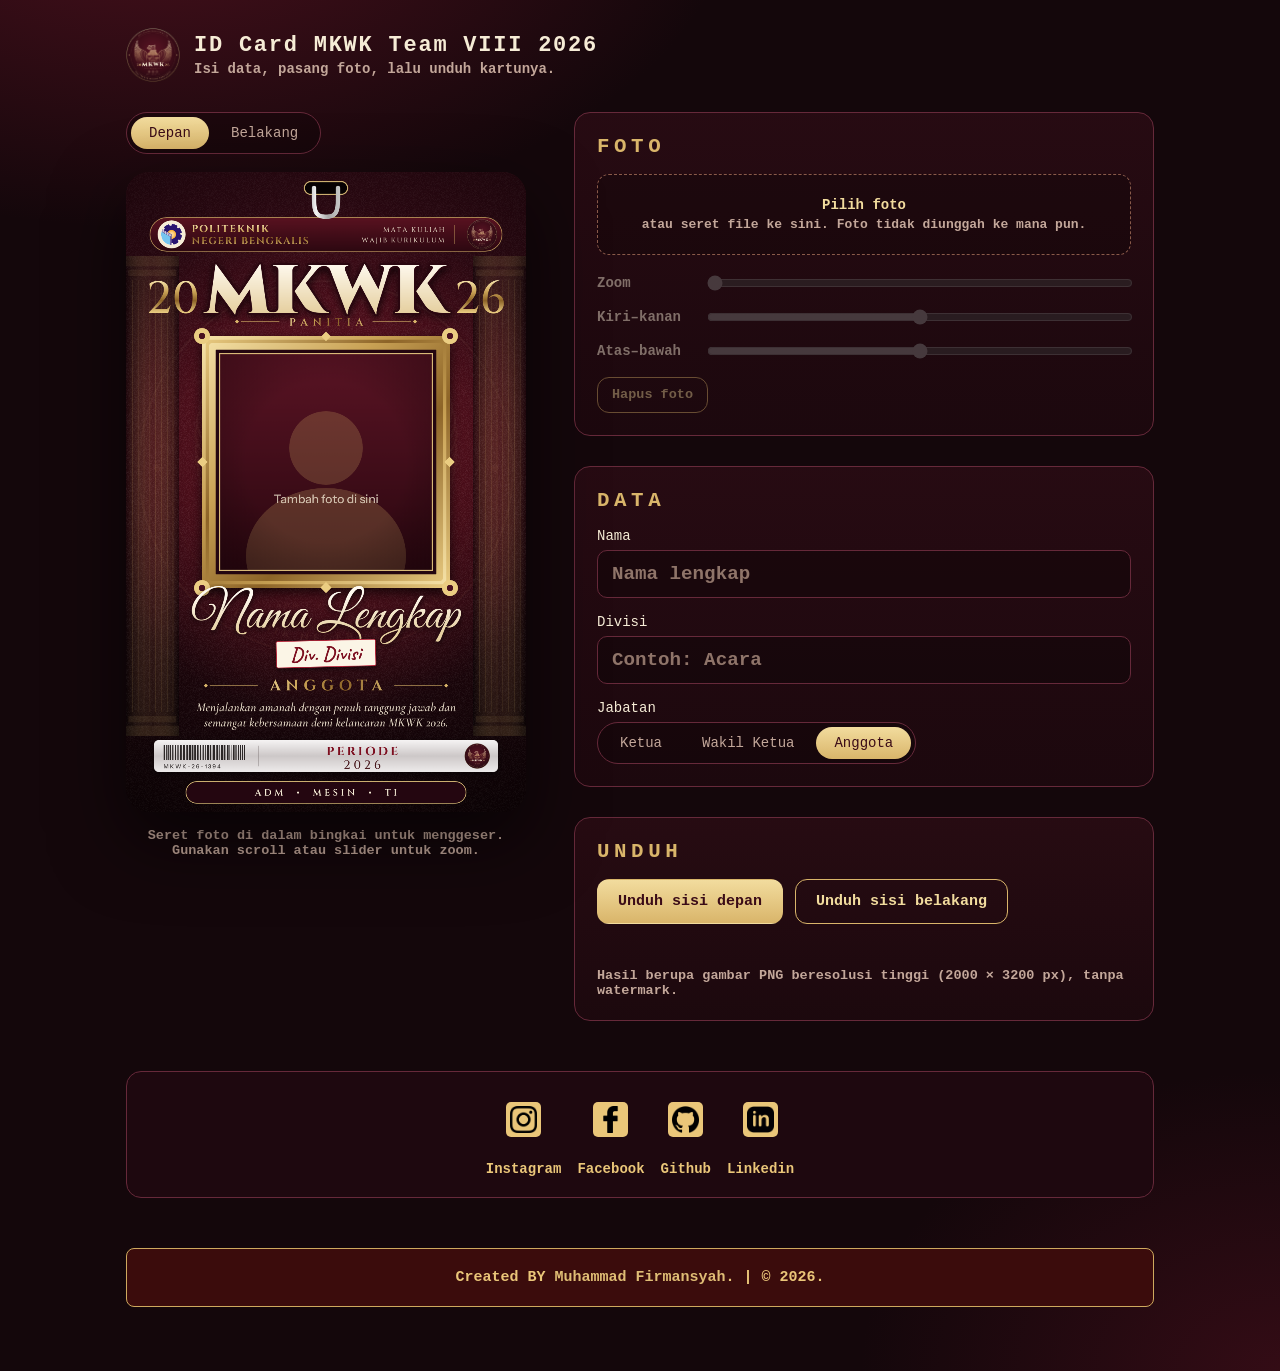
==== index.html @ e264c273 "Update" ====
<!doctype html>
<html lang="id">
<head>
<meta charset="utf-8">
<meta name="viewport" content="width=device-width, initial-scale=1, viewport-fit=cover">
<title>ID Card MKWK 2026</title>
<link rel="preconnect" href="https://fonts.googleapis.com">
<link rel="preconnect" href="https://fonts.gstatic.com" crossorigin>
<link href="https://fonts.googleapis.com/css2?family=Cinzel:wght@500;600;700;900&family=Cormorant+Garamond:ital,wght@1,500;1,600&family=Caveat:wght@600;700&family=Great+Vibes&family=Instrument+Sans:wght@400;500;600&display=swap" rel="stylesheet">
<link rel="stylesheet" href="style.css">
<link rel="icon" type="image/x-icon" href="/assets/superMario.png">
<style>
/* Layout: kartu di kiri (sticky), form di kanan. Di layar sempit kartu di atas, form di bawah. */

</style>
</head>
<body>
<div class="shell">
  <header class="top">
    <img id="topLogo" alt="" width="54" height="54">
    <div>
      <h1>ID Card MKWK Team VIII 2026</h1>
      <p>Isi data, pasang foto, lalu unduh kartunya.</p>
    </div>
  </header>

  <div class="grid">
    <section class="stage" aria-label="Pratinjau kartu">
      <div class="seg" role="radiogroup" aria-label="Sisi kartu">
        <input type="radio" name="side" id="sideFront" value="front" checked><label for="sideFront">Depan</label>
        <input type="radio" name="side" id="sideBack" value="back"><label for="sideBack">Belakang</label>
      </div>
      <div class="cardwrap">
        <canvas id="card" width="1000" height="1600" role="img" aria-label="Pratinjau ID card MKWK 2026"></canvas>
        <div class="hit" id="hit" tabindex="0" role="button" aria-label="Area foto. Tekan untuk memilih foto, seret untuk menggeser."></div>
      </div>
      <p class="hint" id="hint">Seret foto di dalam bingkai untuk menggeser. Gunakan scroll atau slider untuk zoom.</p>
    </section>

    <section class="panel">
      <div class="group">
        <h2>Foto</h2>
        <input type="file" id="photo" accept="image/*" hidden>
        <button type="button" class="drop" id="drop">
          <b id="dropTitle">Pilih foto</b>
          <span id="dropSub">atau seret file ke sini. Foto tidak diunggah ke mana pun.</span>
        </button>
        <div class="sliders">
          <label class="sl" id="slZoom" aria-disabled="true">Zoom <input type="range" id="zoom" min="1" max="3" step="0.01" value="1" disabled></label>
          <label class="sl" id="slX" aria-disabled="true">Kiri–kanan <input type="range" id="panX" min="-1" max="1" step="0.01" value="0" disabled></label>
          <label class="sl" id="slY" aria-disabled="true">Atas–bawah <input type="range" id="panY" min="-1" max="1" step="0.01" value="0" disabled></label>
        </div>
        <div class="row" style="margin-top:16px">
          <button type="button" class="btn small" id="removePhoto" disabled>Hapus foto</button>
        </div>
      </div>

      <div class="group">
        <h2>Data</h2>
        <div class="field">
          <label for="name">Nama</label>
          <input type="text" id="name" maxlength="40" placeholder="Nama lengkap" autocomplete="off">
        </div>
        <div class="field">
          <label for="division">Divisi</label>
          <input type="text" id="division" maxlength="28" placeholder="Contoh: Acara" list="divList" autocomplete="off">
          <datalist id="divList">
            <option value="Acara"><option value="Humas"><option value="Dokumentasi"><option value="Perlengkapan">
            <option value="Konsumsi"><option value="Keamanan"><option value="Publikasi"><option value="Sekretariat">
          </datalist>
        </div>
        <div class="field">
          <span class="lab" id="roleLab">Jabatan</span>
          <div class="seg" role="radiogroup" aria-labelledby="roleLab" style="align-self:flex-start;flex-wrap:wrap">
            <input type="radio" name="role" id="r1" value="Ketua"><label for="r1">Ketua</label>
            <input type="radio" name="role" id="r2" value="Wakil Ketua"><label for="r2">Wakil Ketua</label>
            <input type="radio" name="role" id="r3" value="Anggota" checked><label for="r3">Anggota</label>
          </div>
        </div>
      </div>

      <div class="group">
        <h2>Unduh</h2>
        <div class="row">
          <button type="button" class="btn primary" id="dlFront">Unduh sisi depan</button>
          <button type="button" class="btn" id="dlBack">Unduh sisi belakang</button>
        </div>
        <p id="status" role="status"></p>
        <p class="note">Hasil berupa gambar PNG beresolusi tinggi (2000 × 3200 px), tanpa watermark.</p>
      </div>
    </section>
  </div>
       <!-- Footer -->
    <footer class="footer w-full bottom-0 bg-yellow-500 text-black font-bold mt-16 p-1 h-[11rem] justify-end content-center items-center flex flex-col">
        <div class="flex social-parent justify-center gap-5 px-2 py-1">
            <a class="footer-social" target="blank" href="https://www.instagram.com/mhd_firmansyhh?vrfl=cms0Nm1seHFuNHV4">
                <img class="footer-img" src="assets/instagram.png" alt="">
                <p>Instagram</p>
            </a>
            <a class="footer-social" target="blank" href="https://www.facebook.com/profile.php?id=100080356868143">
                <img class="footer-img" src="assets/facebook.png" alt="">
                <p>Facebook</p>
            </a>
            <a class="footer-social" target="blank" href="https://github.com/MhdFirmanSyah">
                <img class="footer-img" src="assets/githubM.png" alt="">
                <p>Github</p>
            </a>
            <a class="footer-social" target="blank" href="https://www.linkedin.com/in/mhdfirmansyah748">
                <img class="footer-img" src="assets/linkedin.png" alt="">
                <p>Linkedin</p>
            </a>
        </div>
        <div class="creditName bottom-0 text-center p-1 ">
            <p class="border-solid border-[1px] border-black p-1 px-2">Created BY <a target="blank" class="text-blue-950" href="https://mhdfirmansyah.github.io/">Muhammad Firmansyah</a>. | &copy; 2026.</p>
        </div>
    </footer>
</div>
<!-- <script src="script"></script> -->
 <script>
(function(){
'use strict';
var W=1000,H=1600;
var WIN={x:234,y:454,w:532,h:542};
var LOGO={mkwk:new Image(),pol:new Image()};
var LOGO_MKWK='[data-uri]';
var LOGO_POL='[data-uri]';

var state={side:'front',name:'',division:'',role:'Anggota',img:null,zoom:1,fx:0,fy:0.45};

var $=function(id){return document.getElementById(id)};
var canvas=$('card'),ctx=canvas.getContext('2d');

/* ---------- helpers ---------- */
function rr(c,x,y,w,h,r){
  r=Math.min(r,w/2,h/2);
  c.beginPath();c.moveTo(x+r,y);c.arcTo(x+w,y,x+w,y+h,r);c.arcTo(x+w,y+h,x,y+h,r);c.arcTo(x,y+h,x,y,r);c.arcTo(x,y,x+w,y,r);c.closePath();
}
function gold(c,x0,y0,x1,y1){
  var g=c.createLinearGradient(x0,y0,x1,y1);
  g.addColorStop(0,'#f6e3a9');g.addColorStop(.35,'#c9a255');g.addColorStop(.62,'#8d6428');g.addColorStop(1,'#ebcd82');
  return g;
}
function cream(c,y0,y1){
  var g=c.createLinearGradient(0,y0,0,y1);
  g.addColorStop(0,'#fffaf0');g.addColorStop(1,'#e6d0a0');return g;
}
function spaced(c,text,x,y,sp,align){
  var chars=Array.from(text);
  var ws=chars.map(function(ch){return c.measureText(ch).width});
  var total=ws.reduce(function(a,b){return a+b},0)+sp*Math.max(chars.length-1,0);
  var cx=align==='center'?x-total/2:(align==='right'?x-total:x);
  c.textAlign='left';
  chars.forEach(function(ch,i){c.fillText(ch,cx,y);cx+=ws[i]+sp});
  return total;
}
function spacedWidth(c,text,sp){
  var chars=Array.from(text);
  return chars.reduce(function(a,ch){return a+c.measureText(ch).width},0)+sp*Math.max(chars.length-1,0);
}
function fit(c,text,fontFn,size,maxW,minSize){
  c.font=fontFn(size);
  while(c.measureText(text).width>maxW&&size>(minSize||20)){size-=2;c.font=fontFn(size)}
  return size;
}
function diamond(c,x,y,r){c.beginPath();c.moveTo(x,y-r);c.lineTo(x+r,y);c.lineTo(x,y+r);c.lineTo(x-r,y);c.closePath();c.fill()}
function ready(img){return img.complete&&img.naturalWidth>0}
function hash(str){var h=2166136261;for(var i=0;i<str.length;i++){h^=str.charCodeAt(i);h=Math.imul(h,16777619)}return h>>>0}
function rng(seed){return function(){seed|=0;seed=seed+0x6D2B79F5|0;var t=Math.imul(seed^seed>>>15,1|seed);t=t+Math.imul(t^t>>>7,61|t)^t;return((t^t>>>14)>>>0)/4294967296}}

var grain=null;
function getGrain(){
  if(grain)return grain;
  var g=document.createElement('canvas');g.width=g.height=256;
  var gc=g.getContext('2d'),d=gc.createImageData(256,256),r=rng(7);
  for(var i=0;i<d.data.length;i+=4){var v=r()>.5?255:0;d.data[i]=d.data[i+1]=d.data[i+2]=v;d.data[i+3]=r()*22}
  gc.putImageData(d,0,0);
  grain=ctx.createPattern(g,'repeat');return grain;
}

/* ---------- background ---------- */
function background(c,withPillars,withMark){
  var g=c.createLinearGradient(0,0,0,H);
  g.addColorStop(0,'#3b0b18');g.addColorStop(.5,'#2a0710');g.addColorStop(1,'#150408');
  c.fillStyle=g;c.fillRect(0,0,W,H);
  var rg=c.createRadialGradient(500,720,40,500,720,640);
  rg.addColorStop(0,'rgba(160,32,50,.6)');rg.addColorStop(1,'rgba(160,32,50,0)');
  c.fillStyle=rg;c.fillRect(0,0,W,H);
  if(withMark&&ready(LOGO.mkwk)){c.globalAlpha=.05;c.drawImage(LOGO.mkwk,20,260,960,960);c.globalAlpha=1}
  if(withPillars){pillar(c,0);pillar(c,W-132)}
  var gp=getGrain();c.fillStyle=gp;c.fillRect(0,0,W,H);
  var vg=c.createRadialGradient(500,800,420,500,800,1050);
  vg.addColorStop(0,'rgba(0,0,0,0)');vg.addColorStop(1,'rgba(0,0,0,.6)');
  c.fillStyle=vg;c.fillRect(0,0,W,H);
}
function pillar(c,x0){
  var y0=210,y1=1410,w=132;
  var g=c.createLinearGradient(x0,0,x0+w,0);
  g.addColorStop(0,'rgba(0,0,0,.45)');g.addColorStop(.5,'rgba(230,180,110,.10)');g.addColorStop(1,'rgba(0,0,0,.45)');
  c.fillStyle=g;c.fillRect(x0,y0,w,y1-y0);
  c.strokeStyle='rgba(217,181,106,.16)';c.lineWidth=2;
  for(var i=0;i<8;i++){var x=x0+16+i*14.5;c.beginPath();c.moveTo(x,y0+60);c.lineTo(x,y1-60);c.stroke()}
  c.fillStyle='rgba(217,181,106,.12)';
  c.fillRect(x0,y0,w,26);c.fillRect(x0+6,y0+34,w-12,16);
  c.fillRect(x0,y1-26,w,26);c.fillRect(x0+6,y1-50,w-12,16);
}

/* ---------- lanyard slot ---------- */
function hook(c){
  c.save();
  rr(c,446,24,108,32,16);
  c.fillStyle='#07010280'.slice(0,7);c.fill();
  c.lineWidth=3;c.strokeStyle='rgba(235,205,130,.85)';c.stroke();
  var g=c.createLinearGradient(440,0,560,0);
  g.addColorStop(0,'#8c8c8c');g.addColorStop(.3,'#f4f4f4');g.addColorStop(.55,'#a9a9a9');g.addColorStop(1,'#e3e3e3');
  c.strokeStyle=g;c.lineWidth=11;c.lineCap='round';
  c.beginPath();c.moveTo(470,40);c.bezierCurveTo(470,92,468,112,500,112);c.bezierCurveTo(532,112,530,92,530,40);c.stroke();
  c.restore();
}

/* ---------- FRONT ---------- */
function drawFront(c,forExport){
  background(c,true,true);

  // header pill
  rr(c,60,114,880,84,42);
  var pg=c.createLinearGradient(0,114,0,198);pg.addColorStop(0,'#591220');pg.addColorStop(1,'#2d0811');
  c.fillStyle=pg;c.fill();c.lineWidth=2;c.strokeStyle='rgba(217,181,106,.7)';c.stroke();
  c.fillStyle='#f6ecd6';c.beginPath();c.arc(114,156,35,0,7);c.fill();
  if(ready(LOGO.pol))c.drawImage(LOGO.pol,114-27,156-27,54,54);
  c.fillStyle=gold(c,160,130,160,190);c.textBaseline='alphabetic';
  c.font='700 25px Cinzel,Georgia,serif';
  spaced(c,'POLITEKNIK',164,150,3,'left');
  spaced(c,'NEGERI BENGKALIS',164,180,2,'left');
  c.font='500 17px Cinzel,Georgia,serif';c.fillStyle='rgba(246,236,214,.85)';
  spaced(c,'MATA KULIAH',796,150,3,'right');
  spaced(c,'WAJIB KURIKULUM',796,176,3,'right');
  c.strokeStyle='rgba(217,181,106,.55)';c.lineWidth=2;c.beginPath();c.moveTo(822,132);c.lineTo(822,180);c.stroke();
  if(ready(LOGO.mkwk))c.drawImage(LOGO.mkwk,852,118,76,76);

  // title: 20 MKWK 26
  var sBig=170,sSm=112;
  c.font='900 '+sBig+'px Cinzel,Georgia,serif';var wM=c.measureText('MKWK').width;
  c.font='500 '+sSm+'px Cinzel,Georgia,serif';var w20=c.measureText('20').width,w26=c.measureText('26').width;
  var gap=14,total=w20+gap+wM+gap+w26,x=500-total/2,by=352;
  c.textAlign='left';
  c.font='500 '+sSm+'px Cinzel,Georgia,serif';
  c.fillStyle=gold(c,x,by-80,x,by);c.fillText('20',x,by);
  c.font='500 '+sSm+'px Cinzel,Georgia,serif';
  c.fillText('26',x+w20+gap+wM+gap,by);
  c.font='900 '+sBig+'px Cinzel,Georgia,serif';
  c.save();c.shadowColor='rgba(0,0,0,.65)';c.shadowBlur=18;c.shadowOffsetY=6;
  c.lineJoin='round';c.lineWidth=10;c.strokeStyle='#2a0710';c.strokeText('MKWK',x+w20+gap,by);
  c.restore();
  c.fillStyle=cream(c,by-125,by);c.fillText('MKWK',x+w20+gap,by);

  // PANITIA
  c.font='600 26px Cinzel,Georgia,serif';
  var pw=spacedWidth(c,'PANITIA',12);
  c.fillStyle=gold(c,380,350,620,380);spaced(c,'PANITIA',500,384,12,'center');
  c.strokeStyle='rgba(217,181,106,.6)';c.lineWidth=2;
  c.beginPath();c.moveTo(500-pw/2-120,374);c.lineTo(500-pw/2-24,374);c.moveTo(500+pw/2+24,374);c.lineTo(500+pw/2+120,374);c.stroke();
  c.fillStyle='#d9b56a';diamond(c,500-pw/2-130,374,5);diamond(c,500+pw/2+130,374,5);

  // photo frame
  var fx=190,fy=410,fw=620,fh=630;
  c.save();c.shadowColor='rgba(0,0,0,.7)';c.shadowBlur=30;c.shadowOffsetY=12;
  rr(c,fx,fy,fw,fh,16);c.fillStyle=gold(c,fx,fy,fx+fw,fy+fh);c.fill();c.restore();
  rr(c,fx+9,fy+9,fw-18,fh-18,10);c.fillStyle=gold(c,fx+fw,fy+fh,fx,fy);c.fill();
  rr(c,fx+18,fy+18,fw-36,fh-36,6);c.fillStyle=gold(c,fx,fy,fx+fw,fy+fh);c.fill();
  rr(c,fx+34,fy+34,fw-68,fh-68,2);c.fillStyle='#240610';c.fill();
  // ornaments on frame
  c.fillStyle=gold(c,0,0,60,60);
  [[fx,fy],[fx+fw,fy],[fx,fy+fh],[fx+fw,fy+fh]].forEach(function(p){
    c.beginPath();c.arc(p[0],p[1],20,0,7);c.fill();
    c.fillStyle='#4a1220';c.beginPath();c.arc(p[0],p[1],8,0,7);c.fill();c.fillStyle=gold(c,0,0,60,60);
  });
  diamond(c,500,fy+1,12);diamond(c,500,fy+fh-1,14);diamond(c,fx+1,fy+fh/2,13);diamond(c,fx+fw-1,fy+fh/2,13);

  // photo window
  c.save();c.beginPath();c.rect(WIN.x,WIN.y,WIN.w,WIN.h);c.clip();
  var pgd=c.createLinearGradient(0,WIN.y,0,WIN.y+WIN.h);pgd.addColorStop(0,'#5a1424');pgd.addColorStop(1,'#2a0710');
  c.fillStyle=pgd;c.fillRect(WIN.x,WIN.y,WIN.w,WIN.h);
  if(state.img){
    var gm=geom(),iw=state.img.width,ih=state.img.height;
    var dx=WIN.x+WIN.w/2-gm.dw/2+state.fx*gm.mx, dy=WIN.y+WIN.h/2-gm.dh/2+state.fy*gm.my;
    c.drawImage(state.img,dx,dy,gm.dw,gm.dh);
    var sh=c.createLinearGradient(0,WIN.y+WIN.h-170,0,WIN.y+WIN.h);
    sh.addColorStop(0,'rgba(36,6,16,0)');sh.addColorStop(1,'rgba(36,6,16,.55)');
    c.fillStyle=sh;c.fillRect(WIN.x,WIN.y+WIN.h-170,WIN.w,170);
  }else{
    c.fillStyle='rgba(217,181,106,.22)';
    c.beginPath();c.arc(500,690,92,0,7);c.fill();
    c.beginPath();c.ellipse(500,960,200,170,0,0,7);c.fill();
    if(!forExport){
      c.font='500 30px "Instrument Sans",system-ui,sans-serif';c.textAlign='center';
      c.fillStyle='rgba(246,236,214,.75)';c.fillText('Tambah foto di sini',500,828);
    }
  }
  var ig=c.createRadialGradient(500,725,200,500,725,420);
  ig.addColorStop(0,'rgba(0,0,0,0)');ig.addColorStop(1,'rgba(20,3,8,.45)');
  c.fillStyle=ig;c.fillRect(WIN.x,WIN.y,WIN.w,WIN.h);
  c.restore();
  c.lineWidth=3;c.strokeStyle='rgba(235,205,130,.9)';c.strokeRect(WIN.x,WIN.y,WIN.w,WIN.h);

  // name (script)
  var name=(state.name||'Nama Lengkap').trim();
  var f=function(s){return s+'px "Great Vibes",cursive'};
  var ns=fit(c,name,function(s){return f(s)},128,800,50);
  c.font=f(ns);c.textAlign='center';
  c.save();c.shadowColor='rgba(0,0,0,.7)';c.shadowBlur=14;c.shadowOffsetY=5;
  c.fillStyle=cream(c,1060,1150);c.fillText(name,500,1138);c.restore();

  // division tag
  var div='Div. '+((state.division||'Divisi').trim());
  var tf=function(s){return '700 '+s+'px Caveat,"Comic Sans MS",cursive'};
  var ts=fit(c,div,tf,50,640,26);c.font=tf(ts);
  var tw=c.measureText(div).width+72,th=66;
  c.save();c.translate(500,1204);c.rotate(-0.025);
  c.shadowColor='rgba(0,0,0,.5)';c.shadowBlur=14;c.shadowOffsetY=6;
  rr(c,-tw/2,-th/2,tw,th,4);c.fillStyle='#fbf5e6';c.fill();
  c.shadowColor='transparent';c.lineWidth=2;c.strokeStyle='#b3263a';c.stroke();
  c.fillStyle='#7d0f20';c.textAlign='center';c.textBaseline='middle';c.fillText(div,0,4);
  c.restore();c.textBaseline='alphabetic';

  // role
  var role=state.role.toUpperCase();
  c.font='700 38px Cinzel,Georgia,serif';
  var rw=spacedWidth(c,role,12);
  c.fillStyle=gold(c,300,1252,700,1294);spaced(c,role,500,1296,12,'center');
  c.strokeStyle='rgba(217,181,106,.6)';c.lineWidth=2;
  c.beginPath();c.moveTo(500-rw/2-150,1284);c.lineTo(500-rw/2-30,1284);c.moveTo(500+rw/2+30,1284);c.lineTo(500+rw/2+150,1284);c.stroke();
  c.fillStyle='#d9b56a';diamond(c,500-rw/2-160,1284,5);diamond(c,500+rw/2+160,1284,5);

  // description
  c.font='italic 600 31px "Cormorant Garamond",Georgia,serif';c.textAlign='center';
  c.fillStyle='rgba(246,236,214,.88)';
  c.fillText('Menjalankan amanah dengan penuh tanggung jawab dan',500,1348);
  c.fillText('semangat kebersamaan demi kelancaran MKWK 2026.',500,1386);

  // info panel
  c.save();c.shadowColor='rgba(0,0,0,.5)';c.shadowBlur=16;c.shadowOffsetY=6;
  rr(c,70,1420,860,80,12);
  var sg=c.createLinearGradient(0,1420,0,1500);sg.addColorStop(0,'#f6f4f4');sg.addColorStop(.5,'#cdc8c8');sg.addColorStop(1,'#eeebeb');
  c.fillStyle=sg;c.fill();c.restore();
  barcode(c,94,1432,206,38);
  c.fillStyle='#3b3636';c.font='500 14px "Instrument Sans",monospace';
  var code='MKWK-26-'+String(hash((state.name||'')+state.role+(state.division||''))%10000).padStart(4,'0');
  spaced(c,code,94,1491,3,'left');
  c.strokeStyle='rgba(60,50,50,.35)';c.lineWidth=2;c.beginPath();c.moveTo(332,1434);c.lineTo(332,1486);c.stroke();
  c.fillStyle='#7d0f20';c.font='700 30px Cinzel,Georgia,serif';spaced(c,'PERIODE',590,1458,6,'center');
  c.fillStyle='#4a1b20';c.font='500 30px Cinzel,Georgia,serif';spaced(c,'2026',590,1492,8,'center');
  if(ready(LOGO.mkwk))c.drawImage(LOGO.mkwk,846,1428,64,64);

  // footer pill
  rr(c,150,1524,700,54,27);c.fillStyle='#240610';c.fill();
  c.lineWidth=2;c.strokeStyle='rgba(235,205,130,.85)';c.stroke();
  c.font='600 23px Cinzel,Georgia,serif';c.fillStyle='#f6ecd6';
  spaced(c,'ADM  •  MESIN  •  TI',500,1559,7,'center');
}
function barcode(c,x,y,w,h){
  var r=rng(hash((state.name||'')+'|'+(state.division||'')+'|'+state.role));
  c.fillStyle='#2b2626';var cx=x;
  while(cx<x+w){
    var bw=[1.5,3,4.5][Math.floor(r()*3)],gp=[2,3.5][Math.floor(r()*2)];
    if(cx+bw>x+w)break;c.fillRect(cx,y,bw,h);cx+=bw+gp;
  }
}

/* ---------- BACK ---------- */
function corner(c,x,y,sx,sy){
  c.save();c.translate(x,y);c.scale(sx,sy);
  c.strokeStyle='rgba(217,181,106,.75)';c.fillStyle='rgba(217,181,106,.85)';
  [70,104,138].forEach(function(r,i){c.lineWidth=i===1?3:2;c.beginPath();c.arc(0,0,r,0,Math.PI/2);c.stroke()});
  c.beginPath();c.arc(104,0,6,0,7);c.fill();c.beginPath();c.arc(0,104,6,0,7);c.fill();
  diamond(c,40,40,9);
  c.restore();
}
function drawBack(c){
  background(c,false,false);
  c.lineWidth=3;c.strokeStyle='rgba(217,181,106,.6)';rr(c,34,34,932,1532,44);c.stroke();
  c.lineWidth=1.5;c.strokeStyle='rgba(217,181,106,.35)';rr(c,50,50,900,1500,34);c.stroke();
  corner(c,66,66,1,1);corner(c,W-66,66,-1,1);corner(c,66,H-66,1,-1);corner(c,W-66,H-66,-1,-1);

  // glow + logo
  var rg=c.createRadialGradient(500,760,100,500,760,520);
  rg.addColorStop(0,'rgba(217,181,106,.22)');rg.addColorStop(1,'rgba(217,181,106,0)');
  c.fillStyle=rg;c.fillRect(0,200,W,1100);
  if(ready(LOGO.mkwk)){
    c.save();c.shadowColor='rgba(0,0,0,.6)';c.shadowBlur=40;c.shadowOffsetY=16;
    c.drawImage(LOGO.mkwk,140,330,720,720);c.restore();
  }

  // title block
  c.textAlign='center';
  c.font='700 52px Cinzel,Georgia,serif';c.fillStyle=cream(c,1130,1190);
  spaced(c,'KARTU PANITIA',500,1186,10,'center');
  c.font='500 28px Cinzel,Georgia,serif';c.fillStyle=gold(c,300,1220,700,1250);
  spaced(c,'MATA KULIAH WAJIB KURIKULUM',500,1244,6,'center');
  c.strokeStyle='rgba(217,181,106,.6)';c.lineWidth=2;
  c.beginPath();c.moveTo(280,1290);c.lineTo(470,1290);c.moveTo(530,1290);c.lineTo(720,1290);c.stroke();
  c.fillStyle='#d9b56a';diamond(c,500,1290,8);

  // institution
  c.fillStyle='#f6ecd6';c.beginPath();c.arc(500,1385,48,0,7);c.fill();
  if(ready(LOGO.pol))c.drawImage(LOGO.pol,500-37,1385-37,74,74);
  c.font='600 24px Cinzel,Georgia,serif';c.fillStyle=gold(c,300,1450,700,1480);
  spaced(c,'POLITEKNIK NEGERI BENGKALIS',500,1478,6,'center');
  c.font='500 20px Cinzel,Georgia,serif';c.fillStyle='rgba(246,236,214,.8)';
  spaced(c,'ADM  •  MESIN  •  TI',500,1516,6,'center');
  hook(c);
}

/* ---------- render ---------- */
function draw(c,side,forExport){
  c.save();
  rr(c,0,0,W,H,58);c.clip();
  if(side==='front'){drawFront(c,forExport);hook(c)}else drawBack(c);
  c.restore();
}
var raf=0;
function render(){
  if(raf)return;
  raf=requestAnimationFrame(function(){raf=0;ctx.clearRect(0,0,W,H);draw(ctx,state.side,false)});
}

/* ---------- photo geometry ---------- */
function geom(){
  var iw=state.img.width,ih=state.img.height;
  var s=Math.max(WIN.w/iw,WIN.h/ih)*state.zoom,dw=iw*s,dh=ih*s;
  return {dw:dw,dh:dh,mx:Math.max((dw-WIN.w)/2,0),my:Math.max((dh-WIN.h)/2,0)};
}
function syncSliders(){
  $('zoom').value=state.zoom;$('panX').value=state.fx;$('panY').value=state.fy;
}
function setPhotoControls(on){
  ['zoom','panX','panY','removePhoto'].forEach(function(id){$(id).disabled=!on});
  ['slZoom','slX','slY'].forEach(function(id){$(id).setAttribute('aria-disabled',on?'false':'true')});
  $('dropTitle').textContent=on?'Ganti foto':'Pilih foto';
}
function loadFile(file){
  if(!file)return;
  if(!/^image\//.test(file.type)){setStatus('File harus berupa gambar (JPG atau PNG).');return}
  var url=URL.createObjectURL(file),im=new Image();
  im.onload=function(){
    var max=2200,sc=Math.min(1,max/Math.max(im.naturalWidth,im.naturalHeight));
    var cv=document.createElement('canvas');cv.width=Math.round(im.naturalWidth*sc);cv.height=Math.round(im.naturalHeight*sc);
    cv.getContext('2d').drawImage(im,0,0,cv.width,cv.height);
    URL.revokeObjectURL(url);
    state.img=cv;state.zoom=1;state.fx=0;state.fy=0.45;
    syncSliders();setPhotoControls(true);setStatus('');render();
  };
  im.onerror=function(){URL.revokeObjectURL(url);setStatus('Foto tidak bisa dibuka. Coba file JPG atau PNG lain.')};
  im.src=url;
}
function setStatus(t){$('status').textContent=t}

/* ---------- events ---------- */
$('drop').addEventListener('click',function(){$('photo').click()});
$('photo').addEventListener('change',function(e){loadFile(e.target.files[0]);e.target.value=''});
['dragenter','dragover'].forEach(function(ev){
  $('drop').addEventListener(ev,function(e){e.preventDefault();$('drop').classList.add('over')});
  $('hit').addEventListener(ev,function(e){e.preventDefault()});
});
['dragleave','drop'].forEach(function(ev){$('drop').addEventListener(ev,function(){$('drop').classList.remove('over')})});
function onDrop(e){e.preventDefault();var f=e.dataTransfer&&e.dataTransfer.files[0];loadFile(f)}
$('drop').addEventListener('drop',onDrop);$('hit').addEventListener('drop',onDrop);

$('removePhoto').addEventListener('click',function(){state.img=null;setPhotoControls(false);render()});
$('zoom').addEventListener('input',function(e){state.zoom=parseFloat(e.target.value);render()});
$('panX').addEventListener('input',function(e){state.fx=parseFloat(e.target.value);render()});
$('panY').addEventListener('input',function(e){state.fy=parseFloat(e.target.value);render()});
$('name').addEventListener('input',function(e){state.name=e.target.value;render()});
$('division').addEventListener('input',function(e){state.division=e.target.value;render()});
Array.prototype.forEach.call(document.getElementsByName('role'),function(r){r.addEventListener('change',function(){state.role=r.value;render()})});
Array.prototype.forEach.call(document.getElementsByName('side'),function(r){r.addEventListener('change',function(){
  state.side=r.value;$('hit').style.display=state.side==='front'?'block':'none';
  $('hint').textContent=state.side==='front'?'Seret foto di dalam bingkai untuk menggeser. Gunakan scroll atau slider untuk zoom.':'Sisi belakang sama untuk semua kartu.';
  render();
})});

// drag to pan
var hit=$('hit'),drag=null;
hit.addEventListener('pointerdown',function(e){
  drag={x:e.clientX,y:e.clientY,moved:0};hit.setPointerCapture(e.pointerId);hit.classList.add('drag');
});
hit.addEventListener('pointermove',function(e){
  if(!drag)return;
  var dx=e.clientX-drag.x,dy=e.clientY-drag.y;drag.x=e.clientX;drag.y=e.clientY;drag.moved+=Math.abs(dx)+Math.abs(dy);
  if(!state.img)return;
  var k=W/canvas.getBoundingClientRect().width,gm=geom();
  if(gm.mx>0)state.fx=Math.max(-1,Math.min(1,state.fx+dx*k/gm.mx));
  if(gm.my>0)state.fy=Math.max(-1,Math.min(1,state.fy+dy*k/gm.my));
  syncSliders();render();
});
function endDrag(e){
  if(!drag)return;var moved=drag.moved;drag=null;hit.classList.remove('drag');
  if(moved<6&&!state.img)$('photo').click();
}
hit.addEventListener('pointerup',endDrag);hit.addEventListener('pointercancel',function(){drag=null;hit.classList.remove('drag')});
hit.addEventListener('keydown',function(e){if(e.key==='Enter'||e.key===' '){e.preventDefault();$('photo').click()}});
hit.addEventListener('wheel',function(e){
  if(!state.img)return;e.preventDefault();
  state.zoom=Math.max(1,Math.min(3,state.zoom-e.deltaY*0.002));syncSliders();render();
},{passive:false});

/* ---------- download ---------- */
function slug(s){return (s||'').toLowerCase().normalize('NFD').replace(/[̀-ͯ]/g,'').replace(/[^a-z0-9]+/g,'-').replace(/^-|-$/g,'')}
function download(side){
  var cv=document.createElement('canvas');cv.width=W*2;cv.height=H*2;
  var c=cv.getContext('2d');c.scale(2,2);
  var oldGrain=grain;grain=null;
  draw(c,side,true);
  grain=oldGrain;
  cv.toBlob(function(b){
    if(!b){setStatus('Gagal membuat gambar. Coba lagi.');return}
    var a=document.createElement('a');a.href=URL.createObjectURL(b);
    var nm=slug(state.name)||'kartu';
    a.download='id-card-mkwk-2026-'+nm+'-'+(side==='front'?'depan':'belakang')+'.png';
    document.body.appendChild(a);a.click();a.remove();
    setTimeout(function(){URL.revokeObjectURL(a.href)},4000);
    setStatus('Sisi '+(side==='front'?'depan':'belakang')+' sudah diunduh.');
  },'image/png');
}
$('dlFront').addEventListener('click',function(){download('front')});
$('dlBack').addEventListener('click',function(){download('back')});

/* ---------- boot ---------- */
LOGO.mkwk.onload=function(){$('topLogo').src=LOGO_MKWK;render()};
LOGO.pol.onload=render;
LOGO.mkwk.src=LOGO_MKWK;LOGO.pol.src=LOGO_POL;
render();
if(document.fonts&&document.fonts.load){
  Promise.all([
    '900 40px Cinzel','700 40px Cinzel','600 40px Cinzel','500 40px Cinzel',
    '40px "Great Vibes"','700 40px Caveat','italic 600 40px "Cormorant Garamond"','500 20px "Instrument Sans"'
  ].map(function(f){return document.fonts.load(f,'Aa')})).then(render,render);
}
})();
</script>

</body>
</html>
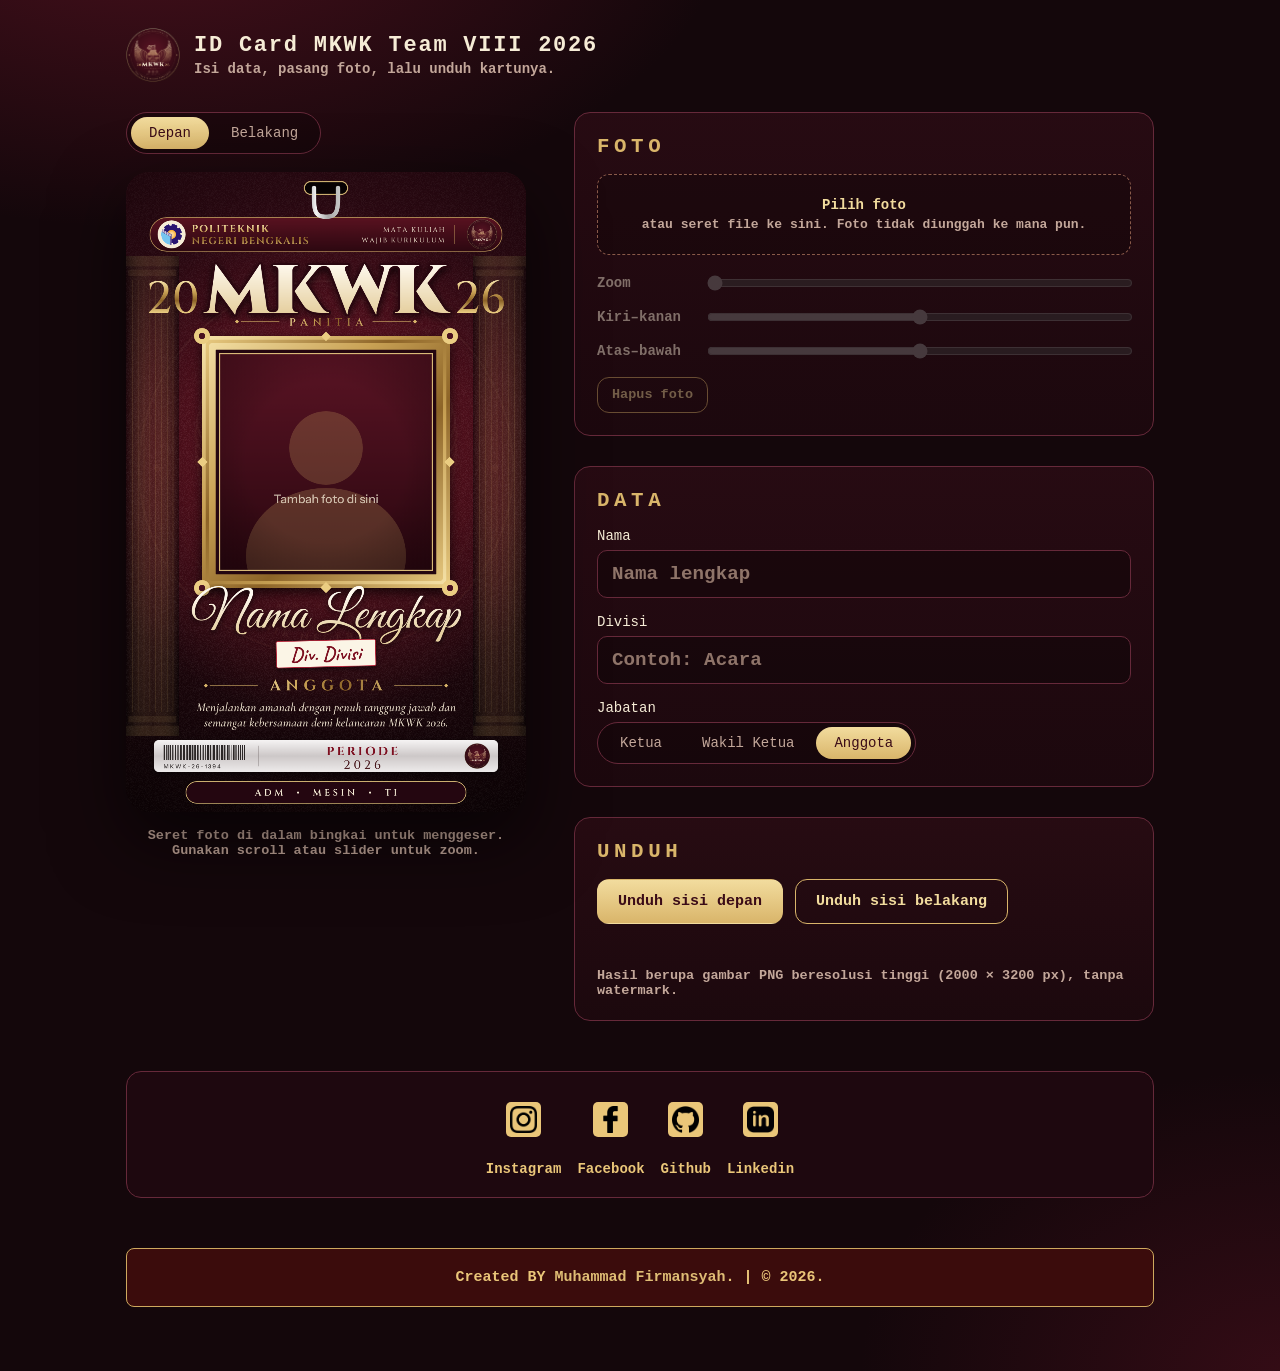
==== commit 13c94c84: "Update" ====
--- a/index.html
+++ b/index.html
@@ -8,7 +8,7 @@
 <link rel="preconnect" href="https://fonts.gstatic.com" crossorigin>
 <link href="https://fonts.googleapis.com/css2?family=Cinzel:wght@500;600;700;900&family=Cormorant+Garamond:ital,wght@1,500;1,600&family=Caveat:wght@600;700&family=Great+Vibes&family=Instrument+Sans:wght@400;500;600&display=swap" rel="stylesheet">
 <link rel="stylesheet" href="style.css">
-<link rel="icon" type="image/x-icon" href="/assets/superMario.png">
+<link rel="icon" type="image/x-icon" href="/assets/mkwk.svg">
 <style>
 /* Layout: kartu di kiri (sticky), form di kanan. Di layar sempit kartu di atas, form di bawah. */
 
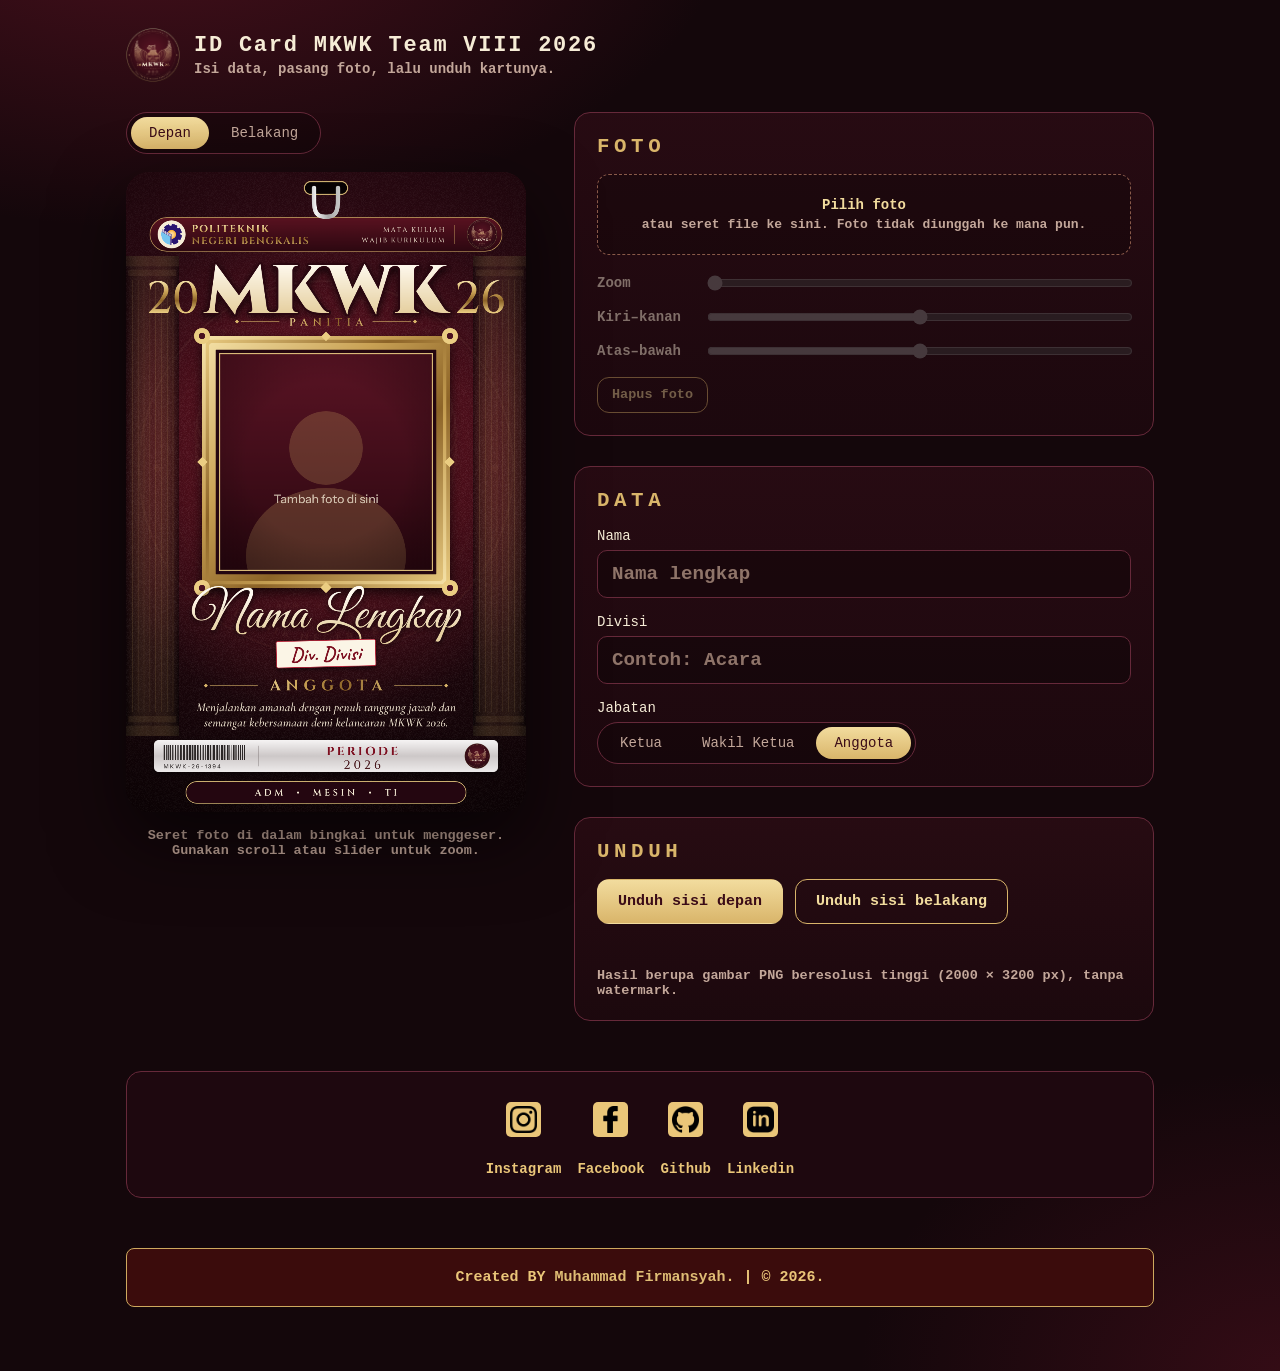
==== commit 6c98c3a2: "Update" ====
--- a/index.html
+++ b/index.html
@@ -4,11 +4,11 @@
 <meta charset="utf-8">
 <meta name="viewport" content="width=device-width, initial-scale=1, viewport-fit=cover">
 <title>ID Card MKWK 2026</title>
+<link rel="icon" type="image/x-icon" href="/assets/mkwk.svg">
 <link rel="preconnect" href="https://fonts.googleapis.com">
 <link rel="preconnect" href="https://fonts.gstatic.com" crossorigin>
 <link href="https://fonts.googleapis.com/css2?family=Cinzel:wght@500;600;700;900&family=Cormorant+Garamond:ital,wght@1,500;1,600&family=Caveat:wght@600;700&family=Great+Vibes&family=Instrument+Sans:wght@400;500;600&display=swap" rel="stylesheet">
 <link rel="stylesheet" href="style.css">
-<link rel="icon" type="image/x-icon" href="/assets/mkwk.svg">
 <style>
 /* Layout: kartu di kiri (sticky), form di kanan. Di layar sempit kartu di atas, form di bawah. */
 
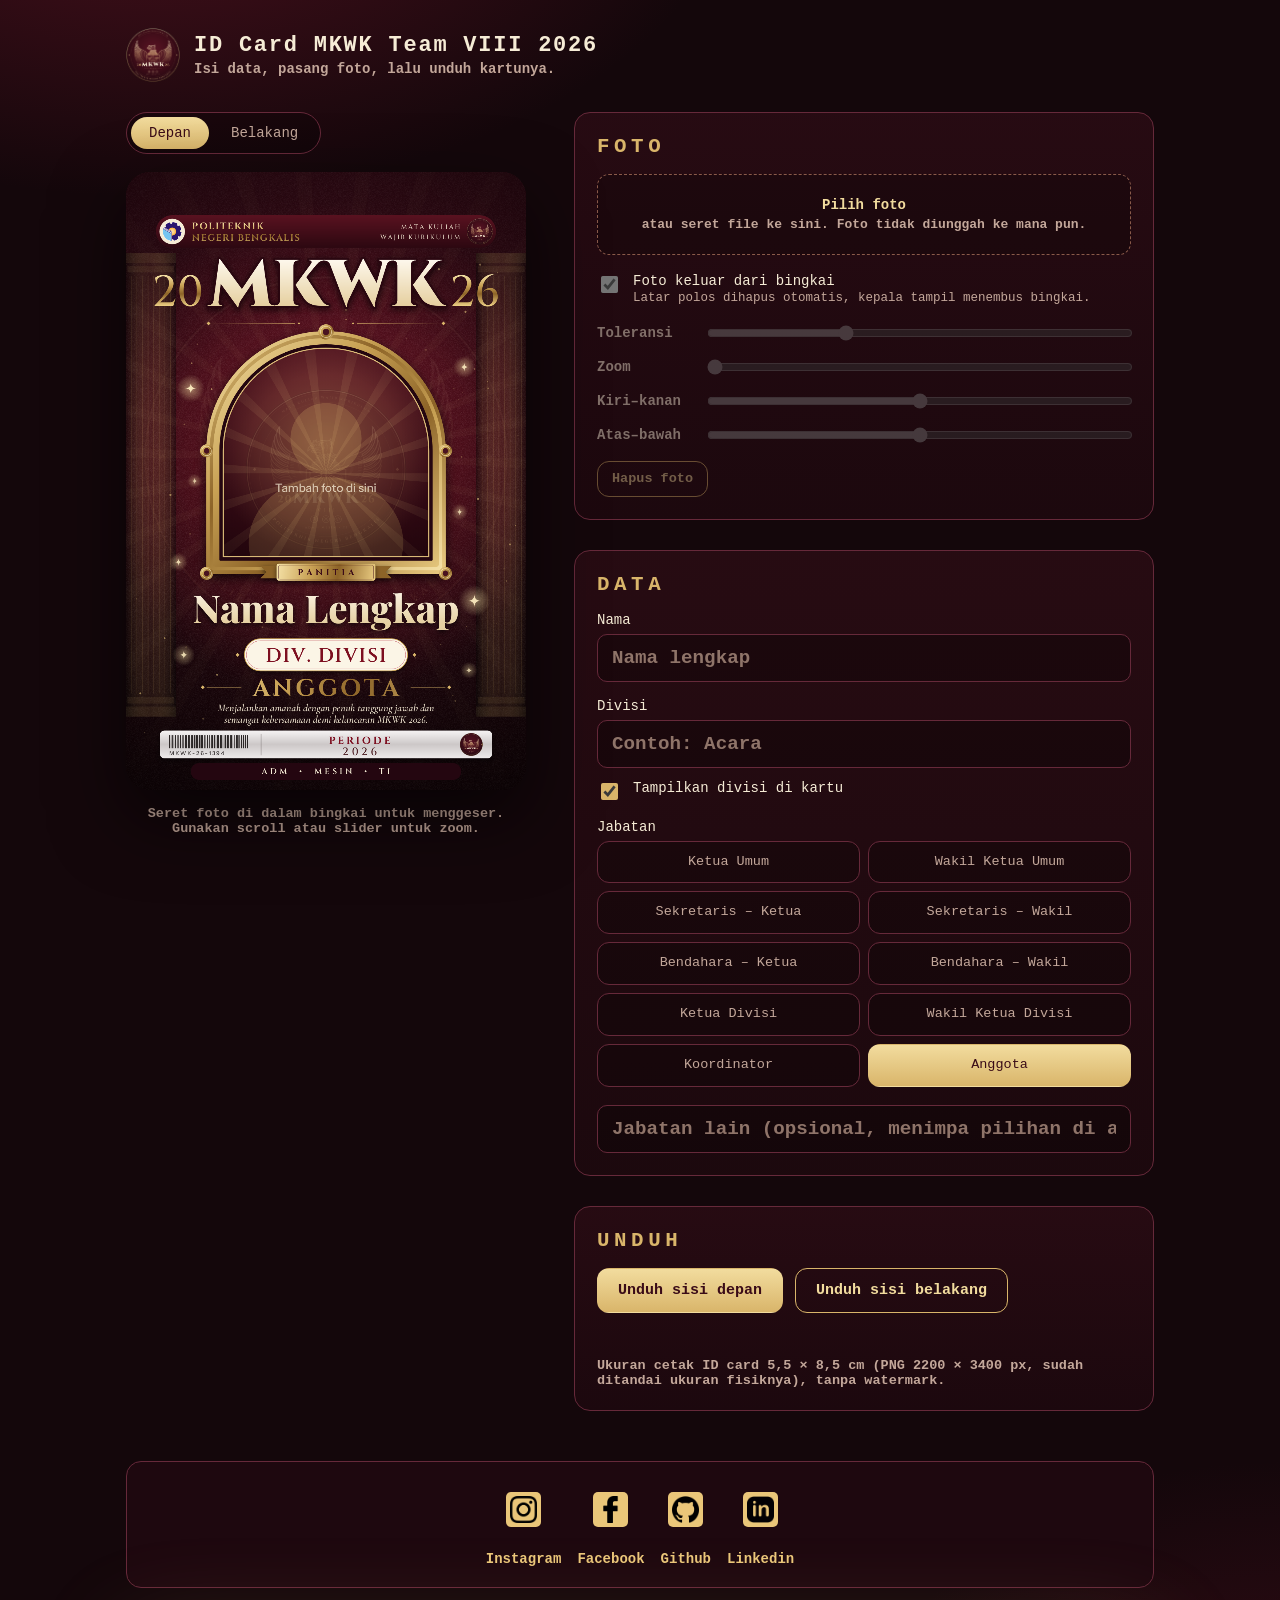
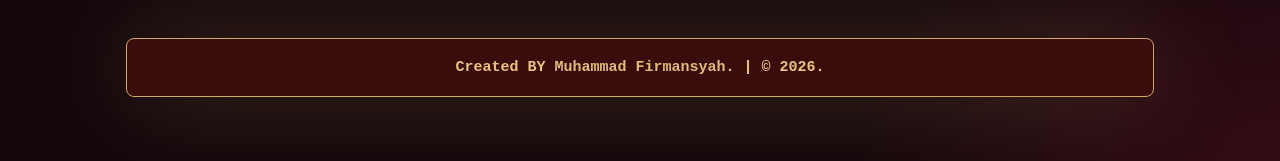
==== commit 96b143f2: "Update" ====
--- a/index.html
+++ b/index.html
@@ -4,10 +4,10 @@
 <meta charset="utf-8">
 <meta name="viewport" content="width=device-width, initial-scale=1, viewport-fit=cover">
 <title>ID Card MKWK 2026</title>
-<link rel="icon" type="image/x-icon" href="/assets/mkwk.svg">
+<link rel="icon" type="image/x-icon" href="/assets/mkwk.png">
 <link rel="preconnect" href="https://fonts.googleapis.com">
 <link rel="preconnect" href="https://fonts.gstatic.com" crossorigin>
-<link href="https://fonts.googleapis.com/css2?family=Cinzel:wght@500;600;700;900&family=Cormorant+Garamond:ital,wght@1,500;1,600&family=Caveat:wght@600;700&family=Great+Vibes&family=Instrument+Sans:wght@400;500;600&display=swap" rel="stylesheet">
+<link href="https://fonts.googleapis.com/css2?family=Cinzel:wght@500;600;700;900&family=Cormorant+Garamond:ital,wght@1,500;1,600&family=Caveat:wght@600;700&family=Playfair+Display:wght@700;800&family=Instrument+Sans:wght@400;500;600&display=swap" rel="stylesheet">
 <link rel="stylesheet" href="style.css">
 <style>
 /* Layout: kartu di kiri (sticky), form di kanan. Di layar sempit kartu di atas, form di bawah. */
@@ -31,7 +31,7 @@
         <input type="radio" name="side" id="sideBack" value="back"><label for="sideBack">Belakang</label>
       </div>
       <div class="cardwrap">
-        <canvas id="card" width="1000" height="1600" role="img" aria-label="Pratinjau ID card MKWK 2026"></canvas>
+        <canvas id="card" width="1100" height="1700" role="img" aria-label="Pratinjau ID card MKWK 2026"></canvas>
         <div class="hit" id="hit" tabindex="0" role="button" aria-label="Area foto. Tekan untuk memilih foto, seret untuk menggeser."></div>
       </div>
       <p class="hint" id="hint">Seret foto di dalam bingkai untuk menggeser. Gunakan scroll atau slider untuk zoom.</p>
@@ -45,7 +45,9 @@
           <b id="dropTitle">Pilih foto</b>
           <span id="dropSub">atau seret file ke sini. Foto tidak diunggah ke mana pun.</span>
         </button>
+        <label class="tog"><input type="checkbox" id="cut" checked disabled><span>Foto keluar dari bingkai<small>Latar polos dihapus otomatis, kepala tampil menembus bingkai.</small></span></label>
         <div class="sliders">
+          <label class="sl" id="slTol" aria-disabled="true">Toleransi <input type="range" id="tol" min="16" max="110" step="1" value="46" disabled></label>
           <label class="sl" id="slZoom" aria-disabled="true">Zoom <input type="range" id="zoom" min="1" max="3" step="0.01" value="1" disabled></label>
           <label class="sl" id="slX" aria-disabled="true">Kiri–kanan <input type="range" id="panX" min="-1" max="1" step="0.01" value="0" disabled></label>
           <label class="sl" id="slY" aria-disabled="true">Atas–bawah <input type="range" id="panY" min="-1" max="1" step="0.01" value="0" disabled></label>
@@ -68,14 +70,23 @@
             <option value="Acara"><option value="Humas"><option value="Dokumentasi"><option value="Perlengkapan">
             <option value="Konsumsi"><option value="Keamanan"><option value="Publikasi"><option value="Sekretariat">
           </datalist>
+          <label class="tog" style="margin-top:6px"><input type="checkbox" id="showDiv" checked><span>Tampilkan divisi di kartu</span></label>
         </div>
         <div class="field">
           <span class="lab" id="roleLab">Jabatan</span>
-          <div class="seg" role="radiogroup" aria-labelledby="roleLab" style="align-self:flex-start;flex-wrap:wrap">
-            <input type="radio" name="role" id="r1" value="Ketua"><label for="r1">Ketua</label>
-            <input type="radio" name="role" id="r2" value="Wakil Ketua"><label for="r2">Wakil Ketua</label>
-            <input type="radio" name="role" id="r3" value="Anggota" checked><label for="r3">Anggota</label>
+          <div class="seg wrap" role="radiogroup" aria-labelledby="roleLab">
+            <input type="radio" name="role" id="r1" value="Ketua Umum"><label for="r1">Ketua Umum</label>
+            <input type="radio" name="role" id="r2" value="Wakil Ketua Umum"><label for="r2">Wakil Ketua Umum</label>
+            <input type="radio" name="role" id="r3" value="Sekretaris – Ketua"><label for="r3">Sekretaris – Ketua</label>
+            <input type="radio" name="role" id="r4" value="Sekretaris – Wakil"><label for="r4">Sekretaris – Wakil</label>
+            <input type="radio" name="role" id="r5" value="Bendahara – Ketua"><label for="r5">Bendahara – Ketua</label>
+            <input type="radio" name="role" id="r6" value="Bendahara – Wakil"><label for="r6">Bendahara – Wakil</label>
+            <input type="radio" name="role" id="r7" value="Ketua Divisi"><label for="r7">Ketua Divisi</label>
+            <input type="radio" name="role" id="r8" value="Wakil Ketua Divisi"><label for="r8">Wakil Ketua Divisi</label>
+            <input type="radio" name="role" id="r9" value="Koordinator"><label for="r9">Koordinator</label>
+            <input type="radio" name="role" id="r10" value="Anggota" checked><label for="r10">Anggota</label>
           </div>
+          <input type="text" id="customRole" maxlength="28" placeholder="Jabatan lain (opsional, menimpa pilihan di atas)" autocomplete="off" style="margin-top:12px">
         </div>
       </div>
 
@@ -86,7 +97,7 @@
           <button type="button" class="btn" id="dlBack">Unduh sisi belakang</button>
         </div>
         <p id="status" role="status"></p>
-        <p class="note">Hasil berupa gambar PNG beresolusi tinggi (2000 × 3200 px), tanpa watermark.</p>
+        <p class="note">Ukuran cetak ID card 5,5 × 8,5 cm (PNG 2200 × 3400 px, sudah ditandai ukuran fisiknya), tanpa watermark.</p>
       </div>
     </section>
   </div>
@@ -116,16 +127,18 @@
     </footer>
 </div>
 <!-- <script src="script"></script> -->
- <script>
+ 
+<script>
 (function(){
 'use strict';
-var W=1000,H=1600;
-var WIN={x:234,y:454,w:532,h:542};
+var W=1000,H=1600,CW=1100,CH=1700,S=1.0625,X0=18.75;
+var WIN={x:234,y:456,w:532,h:540};   // jendela foto berbentuk lengkung
+var POP=84;                           // seberapa jauh foto boleh menembus bingkai ke atas
 var LOGO={mkwk:new Image(),pol:new Image()};
 var LOGO_MKWK='[data-uri]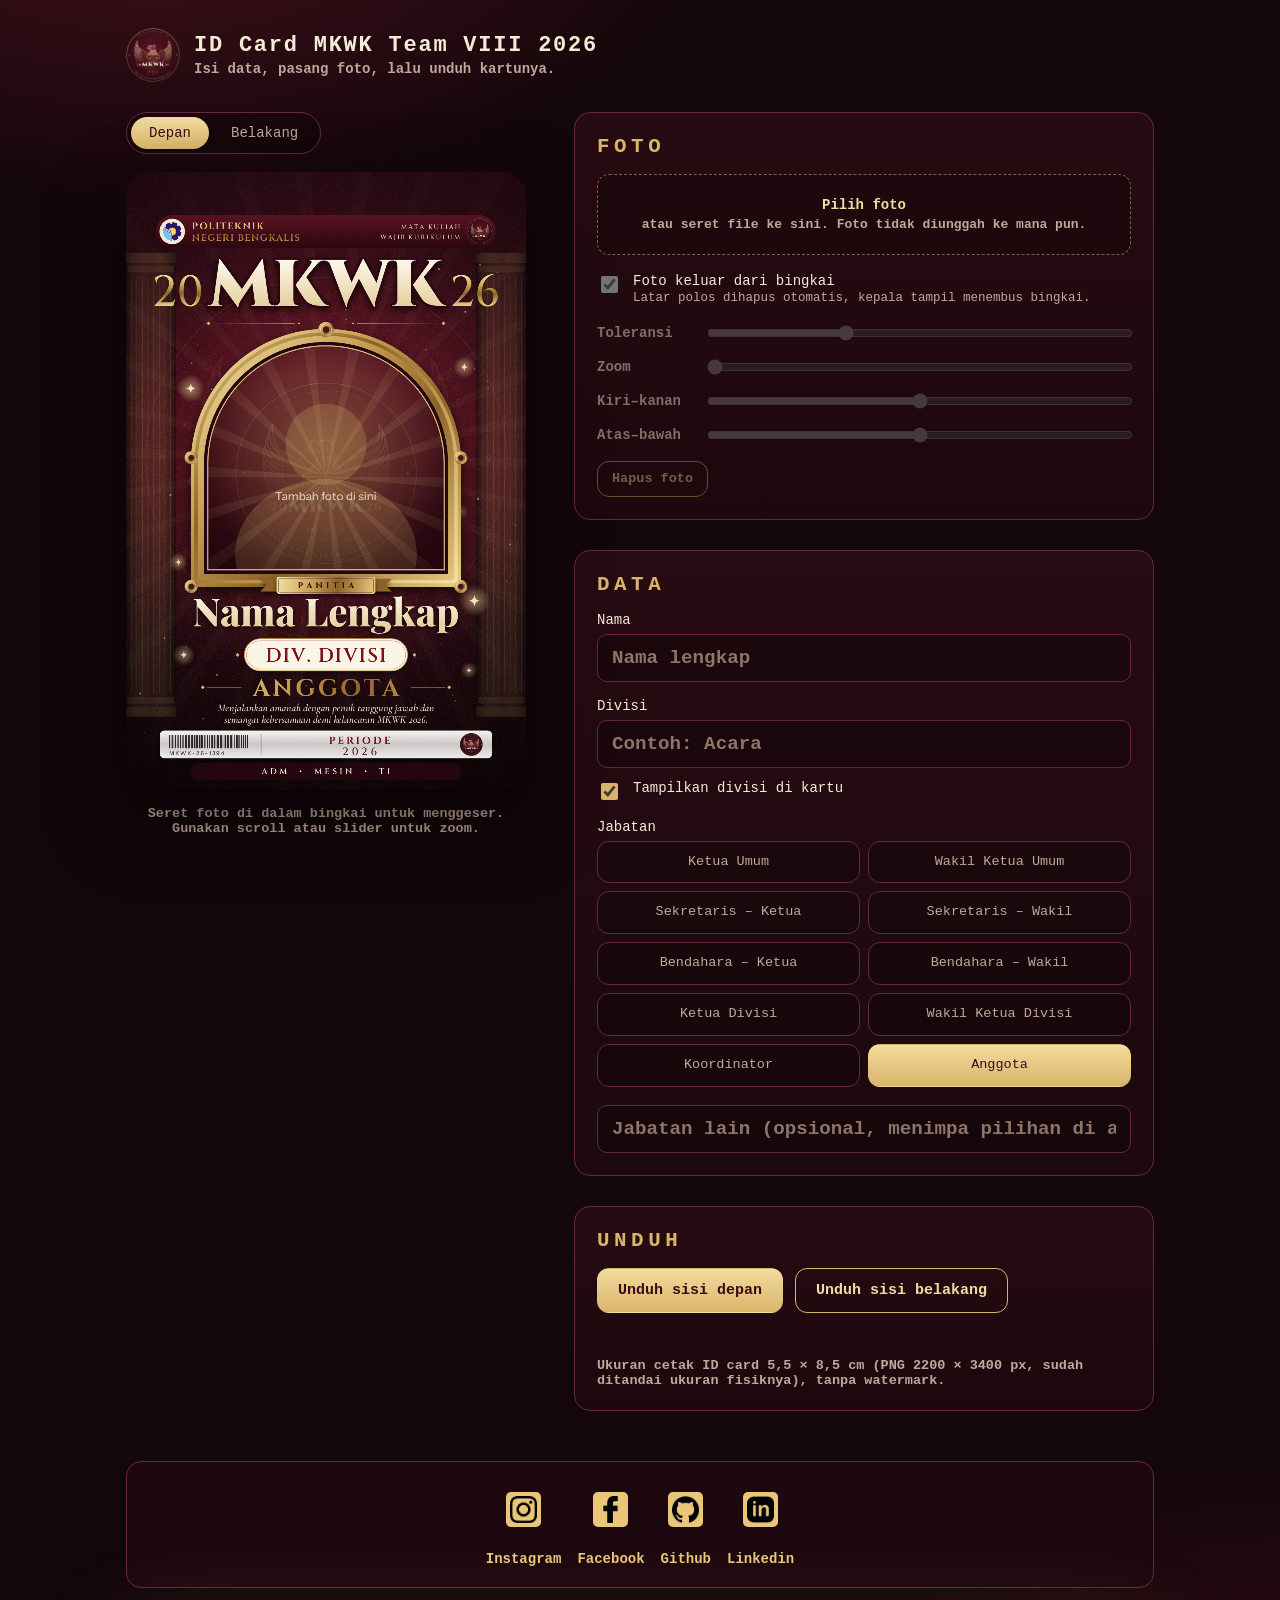
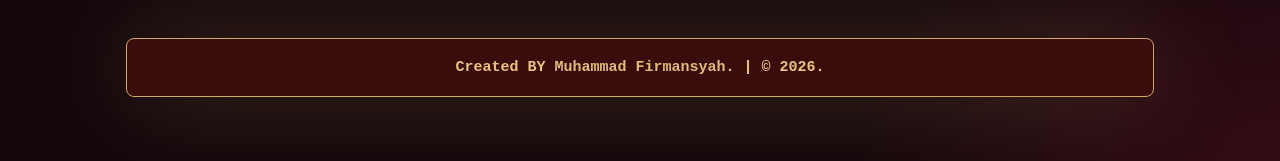
==== commit bc1bdf88: "Memperbesar ukuran frame dan ukuran foto objek" ====
--- a/index.html
+++ b/index.html
@@ -132,8 +132,9 @@
 (function(){
 'use strict';
 var W=1000,H=1600,CW=1100,CH=1700,S=1.0625,X0=18.75;
-var WIN={x:234,y:456,w:532,h:540};   // jendela foto berbentuk lengkung
-var POP=84;                           // seberapa jauh foto boleh menembus bingkai ke atas
+var WIN={x:194,y:450,w:612,h:580};   // jendela foto berbentuk lengkung
+var POP=380;
+var POPC=450;                           // seberapa jauh foto boleh menembus bingkai ke atas
 var LOGO={mkwk:new Image(),pol:new Image()};
 var LOGO_MKWK='[data-uri]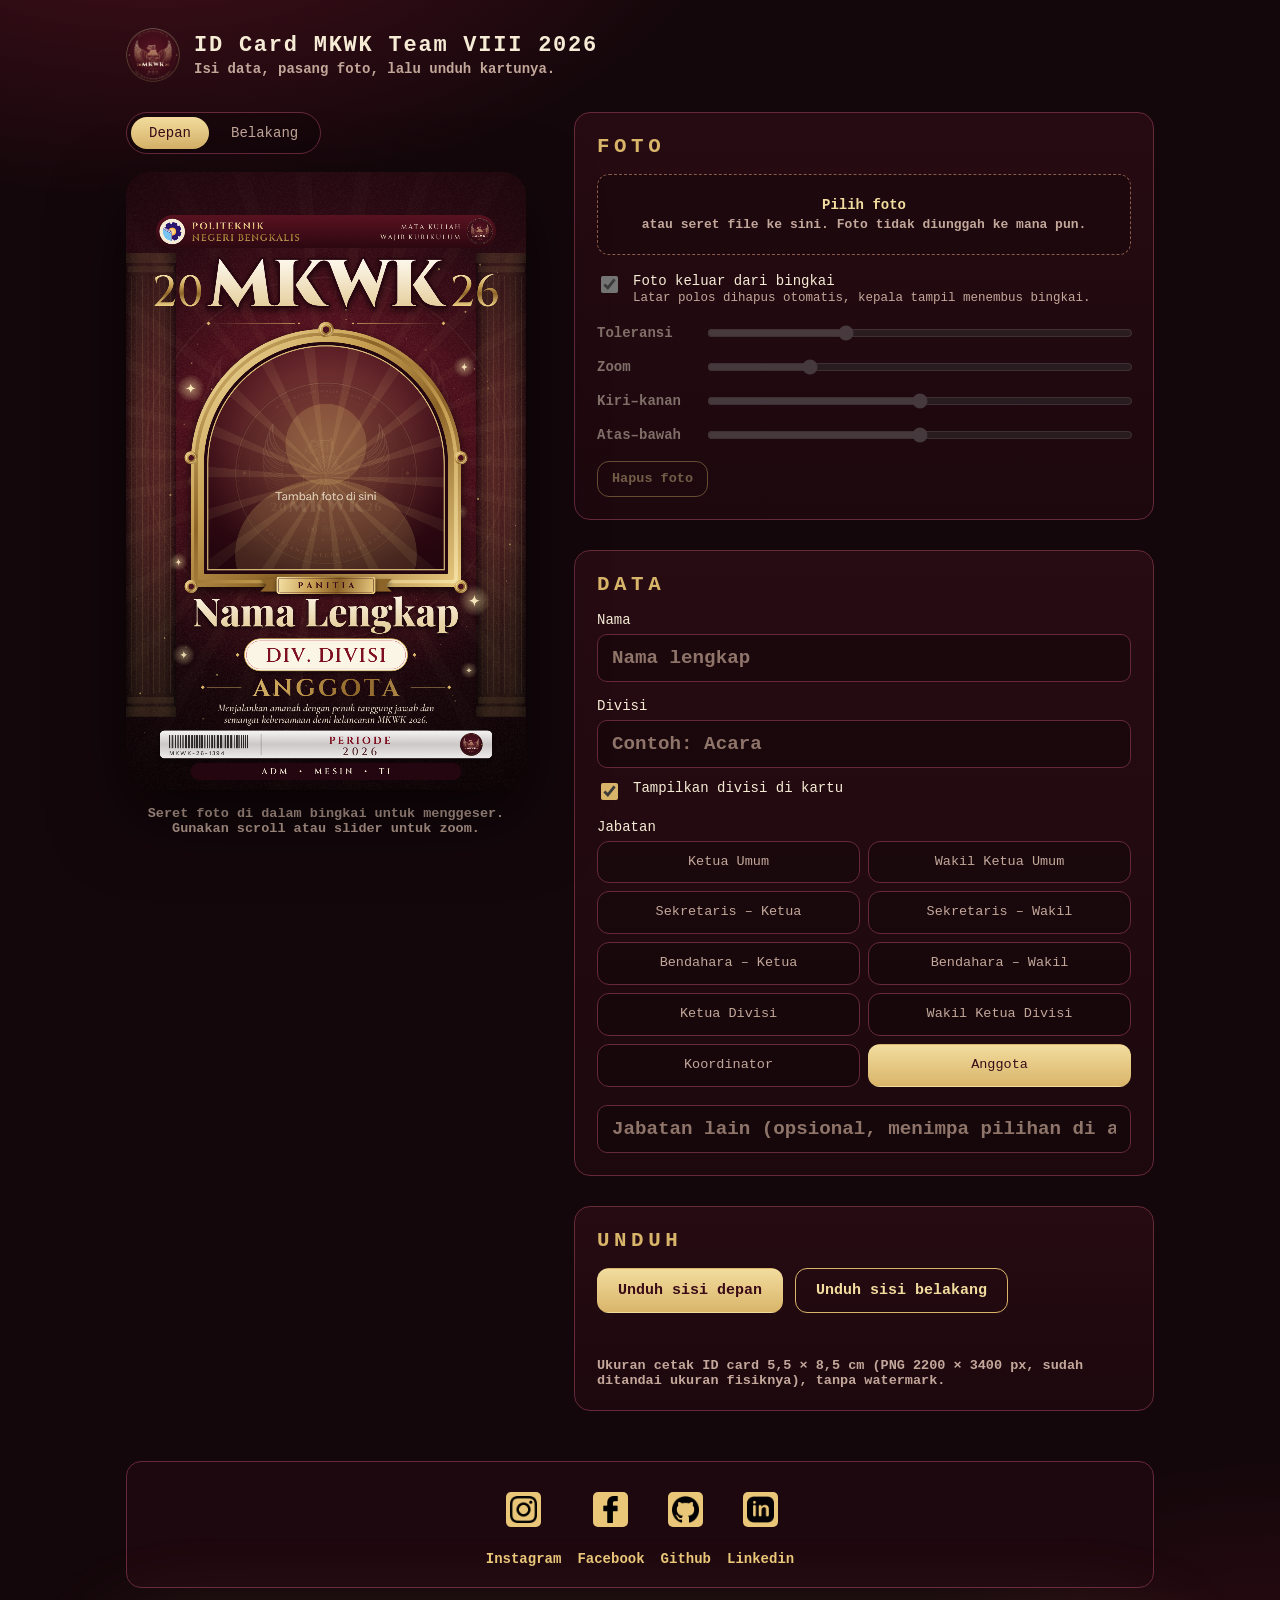
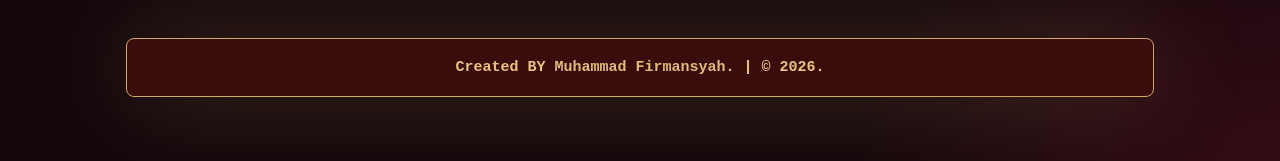
